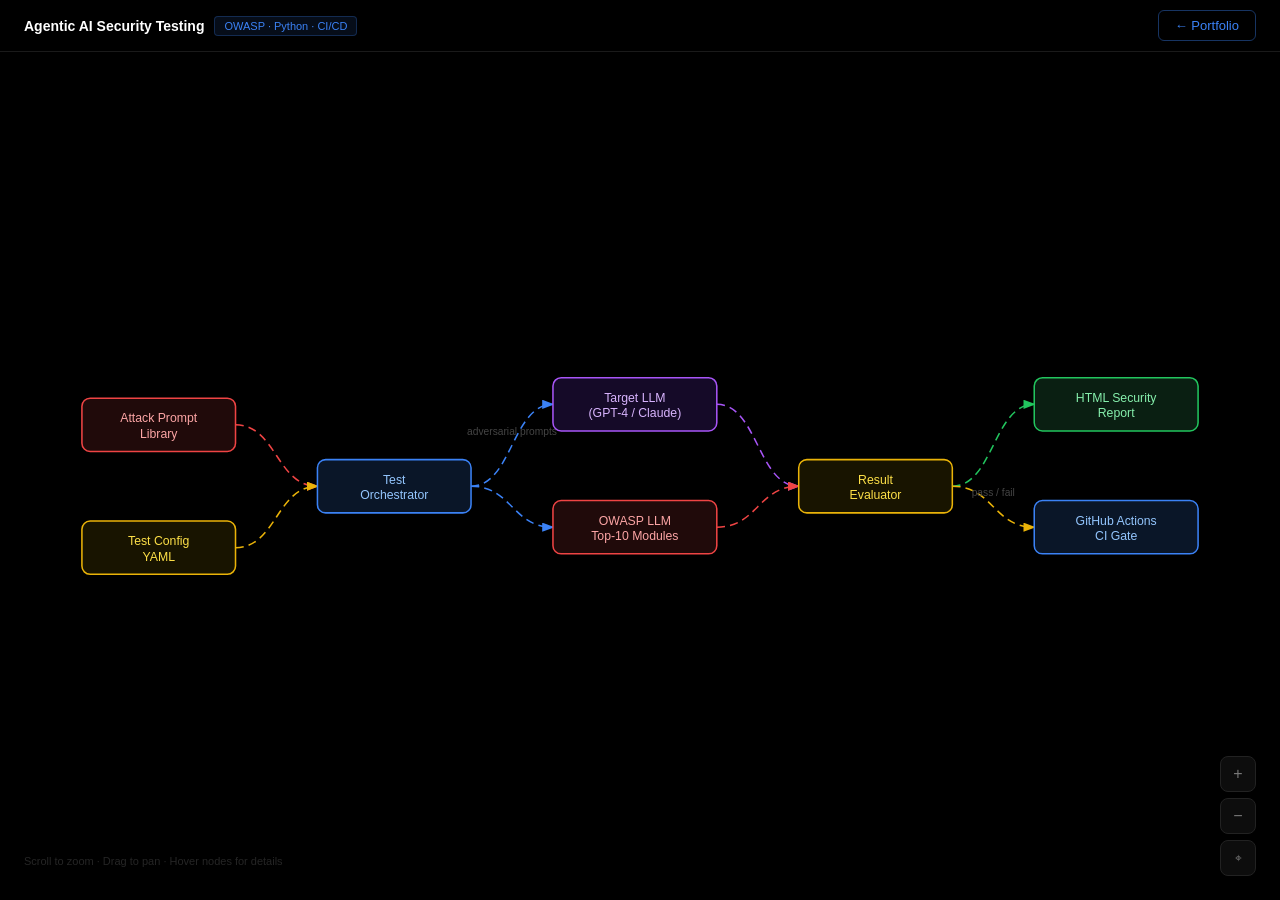
==== diagrams/agentic-ai-security-testing.html @ b3124627 "Add interactive architecture diagrams + Open to Work badge + improved stats - 14 standalone interact" ====
<!DOCTYPE html>
<html lang="en"><head><meta charset="UTF-8"/><meta name="viewport" content="width=device-width,initial-scale=1"/>
<title>Agentic AI Security Testing — Architecture</title>
<style>
*{margin:0;padding:0;box-sizing:border-box}
body{background:#000;overflow:hidden;font-family:-apple-system,BlinkMacSystemFont,Inter,sans-serif}
.bar{position:fixed;top:0;left:0;right:0;height:52px;background:rgba(0,0,0,.95);border-bottom:1px solid #1a1a1a;display:flex;align-items:center;justify-content:space-between;padding:0 24px;z-index:100;backdrop-filter:blur(12px)}
.bl{display:flex;align-items:center;gap:10px}
.bt{color:#fff;font-size:14px;font-weight:600}
.bg{color:#3b82f6;font-size:11px;background:rgba(59,130,246,.1);border:1px solid rgba(59,130,246,.25);padding:3px 9px;border-radius:4px}
.bb{color:#3b82f6;font-size:13px;text-decoration:none;border:1px solid rgba(59,130,246,.4);padding:7px 16px;border-radius:6px;transition:.2s}
.bb:hover{background:#3b82f6;color:#fff}
.ctrl{position:fixed;bottom:24px;right:24px;z-index:100;display:flex;flex-direction:column;gap:6px}
.cb{width:36px;height:36px;background:#0d0d0d;border:1px solid #222;border-radius:8px;color:#777;font-size:16px;cursor:pointer;display:flex;align-items:center;justify-content:center;transition:.2s}
.cb:hover{background:#141414;border-color:#3b82f6;color:#3b82f6}
.hint{position:fixed;bottom:28px;left:24px;color:#252525;font-size:11px;z-index:100;line-height:1.9}
#cv{display:block;width:100vw;height:calc(100vh - 52px);margin-top:52px;cursor:grab}
#cv:active{cursor:grabbing}
.fe{stroke-dasharray:8 5;animation:fl 1.8s linear infinite}
@keyframes fl{to{stroke-dashoffset:-26}}
.ng{cursor:pointer}
.ng:hover .nr{filter:drop-shadow(0 0 14px var(--glow,#3b82f6));stroke-width:2.5}
.ng:hover text{fill:#fff!important}
.tip{position:fixed;background:#0d0d0d;border:1px solid #2a2a2a;color:#bbb;padding:9px 13px;border-radius:8px;font-size:12px;pointer-events:none;opacity:0;transition:opacity .15s;z-index:200;max-width:260px;line-height:1.6;box-shadow:0 8px 32px rgba(0,0,0,.7)}
.tip.on{opacity:1}
</style></head><body>
<div class="bar">
  <div class="bl"><span class="bt">Agentic AI Security Testing</span><span class="bg">OWASP · Python · CI/CD</span></div>
  <a href="https://barry-patil.github.io/#projects" class="bb">← Portfolio</a>
</div>
<div class="ctrl">
  <button class="cb" id="zi">+</button>
  <button class="cb" id="zo">−</button>
  <button class="cb" id="zr" style="font-size:12px">⌖</button>
</div>
<div class="hint">Scroll to zoom · Drag to pan · Hover nodes for details</div>
<div class="tip" id="tp"></div>
<svg id="cv" xmlns="http://www.w3.org/2000/svg">
<defs>
  <marker id="a-blue"   markerWidth="8" markerHeight="6" refX="7" refY="3" orient="auto"><polygon points="0 0,8 3,0 6" fill="#3b82f6"/></marker>
  <marker id="a-green"  markerWidth="8" markerHeight="6" refX="7" refY="3" orient="auto"><polygon points="0 0,8 3,0 6" fill="#22c55e"/></marker>
  <marker id="a-orange" markerWidth="8" markerHeight="6" refX="7" refY="3" orient="auto"><polygon points="0 0,8 3,0 6" fill="#f97316"/></marker>
  <marker id="a-purple" markerWidth="8" markerHeight="6" refX="7" refY="3" orient="auto"><polygon points="0 0,8 3,0 6" fill="#a855f7"/></marker>
  <marker id="a-red"    markerWidth="8" markerHeight="6" refX="7" refY="3" orient="auto"><polygon points="0 0,8 3,0 6" fill="#ef4444"/></marker>
  <marker id="a-cyan"   markerWidth="8" markerHeight="6" refX="7" refY="3" orient="auto"><polygon points="0 0,8 3,0 6" fill="#06b6d4"/></marker>
  <marker id="a-yellow" markerWidth="8" markerHeight="6" refX="7" refY="3" orient="auto"><polygon points="0 0,8 3,0 6" fill="#eab308"/></marker>
</defs>
<g id="dg">
<path d="M190,106.0 C230.0,106.0 230.0,166.0 270,166.0" fill="none" stroke="#ef4444" stroke-width="1.5" class="fe" marker-end="url(#a-red)"/>
<path d="M190,226.0 C230.0,226.0 230.0,166.0 270,166.0" fill="none" stroke="#eab308" stroke-width="1.5" class="fe" marker-end="url(#a-yellow)"/>
<path d="M420,166.0 C460.0,166.0 460.0,86.0 500,86.0" fill="none" stroke="#3b82f6" stroke-width="1.5" class="fe" marker-end="url(#a-blue)"/><text x="460.0" y="116.0" text-anchor="middle" fill="#444" font-size="10">adversarial prompts</text>
<path d="M420,166.0 C460.0,166.0 460.0,206.0 500,206.0" fill="none" stroke="#3b82f6" stroke-width="1.5" class="fe" marker-end="url(#a-blue)"/>
<path d="M660,86.0 C700.0,86.0 700.0,166.0 740,166.0" fill="none" stroke="#a855f7" stroke-width="1.5" class="fe" marker-end="url(#a-purple)"/>
<path d="M660,206.0 C700.0,206.0 700.0,166.0 740,166.0" fill="none" stroke="#ef4444" stroke-width="1.5" class="fe" marker-end="url(#a-red)"/>
<path d="M890,166.0 C930.0,166.0 930.0,86.0 970,86.0" fill="none" stroke="#22c55e" stroke-width="1.5" class="fe" marker-end="url(#a-green)"/>
<path d="M890,166.0 C930.0,166.0 930.0,206.0 970,206.0" fill="none" stroke="#eab308" stroke-width="1.5" class="fe" marker-end="url(#a-yellow)"/><text x="930.0" y="176.0" text-anchor="middle" fill="#444" font-size="10">pass / fail</text>
<g class="ng" data-tip="200+ adversarial prompts per category — injection, jailbreak, exfiltration, plugin abuse" style="--glow:#ef4444"><rect class="nr" x="40" y="80" width="150" height="52" rx="8" fill="#200a0a" stroke="#ef4444" stroke-width="1.5"/><text x="115.0" y="103.75" text-anchor="middle" fill="#fca5a5" font-size="12" font-weight="500">Attack Prompt</text><text x="115.0" y="118.75" text-anchor="middle" fill="#fca5a5" font-size="12" font-weight="500">Library</text></g>
<g class="ng" data-tip="YAML config — target URL, model ID, categories to test, severity threshold for CI gate" style="--glow:#eab308"><rect class="nr" x="40" y="200" width="150" height="52" rx="8" fill="#181400" stroke="#eab308" stroke-width="1.5"/><text x="115.0" y="223.75" text-anchor="middle" fill="#fde047" font-size="12" font-weight="500">Test Config</text><text x="115.0" y="238.75" text-anchor="middle" fill="#fde047" font-size="12" font-weight="500">YAML</text></g>
<g class="ng" data-tip="Python orchestrator — drives all tests, sends adversarial prompts, collects responses" style="--glow:#3b82f6"><rect class="nr" x="270" y="140" width="150" height="52" rx="8" fill="#0a1628" stroke="#3b82f6" stroke-width="1.5"/><text x="345.0" y="163.75" text-anchor="middle" fill="#93c5fd" font-size="12" font-weight="500">Test</text><text x="345.0" y="178.75" text-anchor="middle" fill="#93c5fd" font-size="12" font-weight="500">Orchestrator</text></g>
<g class="ng" data-tip="Target LLM under test — OpenAI GPT-4, Anthropic Claude, or custom endpoint" style="--glow:#a855f7"><rect class="nr" x="500" y="60" width="160" height="52" rx="8" fill="#150a28" stroke="#a855f7" stroke-width="1.5"/><text x="580.0" y="83.75" text-anchor="middle" fill="#d8b4fe" font-size="12" font-weight="500">Target LLM</text><text x="580.0" y="98.75" text-anchor="middle" fill="#d8b4fe" font-size="12" font-weight="500">(GPT-4 / Claude)</text></g>
<g class="ng" data-tip="LLM01 Prompt Injection · LLM06 Sensitive Disclosure · LLM08 Excessive Agency · LLM10 Model Theft" style="--glow:#ef4444"><rect class="nr" x="500" y="180" width="160" height="52" rx="8" fill="#200a0a" stroke="#ef4444" stroke-width="1.5"/><text x="580.0" y="203.75" text-anchor="middle" fill="#fca5a5" font-size="12" font-weight="500">OWASP LLM</text><text x="580.0" y="218.75" text-anchor="middle" fill="#fca5a5" font-size="12" font-weight="500">Top-10 Modules</text></g>
<g class="ng" data-tip="Evaluator — classifies each response as pass/fail, assigns severity (INFO/MEDIUM/CRITICAL)" style="--glow:#eab308"><rect class="nr" x="740" y="140" width="150" height="52" rx="8" fill="#181400" stroke="#eab308" stroke-width="1.5"/><text x="815.0" y="163.75" text-anchor="middle" fill="#fde047" font-size="12" font-weight="500">Result</text><text x="815.0" y="178.75" text-anchor="middle" fill="#fde047" font-size="12" font-weight="500">Evaluator</text></g>
<g class="ng" data-tip="HTML report — per-test breakdown, severity scores, remediation hints per OWASP category" style="--glow:#22c55e"><rect class="nr" x="970" y="60" width="160" height="52" rx="8" fill="#0a1f12" stroke="#22c55e" stroke-width="1.5"/><text x="1050.0" y="83.75" text-anchor="middle" fill="#86efac" font-size="12" font-weight="500">HTML Security</text><text x="1050.0" y="98.75" text-anchor="middle" fill="#86efac" font-size="12" font-weight="500">Report</text></g>
<g class="ng" data-tip="GitHub Actions — blocks PR merge on any CRITICAL finding; posts summary as PR comment" style="--glow:#3b82f6"><rect class="nr" x="970" y="180" width="160" height="52" rx="8" fill="#0a1628" stroke="#3b82f6" stroke-width="1.5"/><text x="1050.0" y="203.75" text-anchor="middle" fill="#93c5fd" font-size="12" font-weight="500">GitHub Actions</text><text x="1050.0" y="218.75" text-anchor="middle" fill="#93c5fd" font-size="12" font-weight="500">CI Gate</text></g>
</g>
</svg>
<script>
const sv=document.getElementById('cv'),g=document.getElementById('dg'),tp=document.getElementById('tp');
let sc=1,tx=0,ty=0,dr=false,lx=0,ly=0;
function aT(){g.setAttribute('transform',`translate(${tx},${ty}) scale(${sc})`);}
sv.addEventListener('wheel',e=>{e.preventDefault();const r=sv.getBoundingClientRect(),mx=e.clientX-r.left,my=e.clientY-r.top,d=e.deltaY>0?.88:1.12,ns=Math.max(.1,Math.min(6,sc*d));tx=mx-(mx-tx)*(ns/sc);ty=my-(my-ty)*(ns/sc);sc=ns;aT();},{passive:false});
sv.addEventListener('mousedown',e=>{if(!e.target.closest('.ng')){dr=true;lx=e.clientX;ly=e.clientY;}});
window.addEventListener('mousemove',e=>{if(!dr)return;tx+=e.clientX-lx;ty+=e.clientY-ly;lx=e.clientX;ly=e.clientY;aT();});
window.addEventListener('mouseup',()=>dr=false);
document.getElementById('zi').onclick=()=>{sc=Math.min(6,sc*1.2);aT();};
document.getElementById('zo').onclick=()=>{sc=Math.max(.1,sc/1.2);aT();};
document.getElementById('zr').onclick=()=>{sc=1;tx=0;ty=0;aT();};
window.addEventListener('load',()=>{const b=g.getBBox(),sw=sv.clientWidth,sh=sv.clientHeight;sc=Math.min(sw/(b.width+160),sh/(b.height+160),1.5);tx=(sw-b.width*sc)/2-b.x*sc;ty=(sh-b.height*sc)/2-b.y*sc;aT();});
document.querySelectorAll('.ng[data-tip]').forEach(n=>{n.addEventListener('mouseenter',()=>{tp.textContent=n.dataset.tip;tp.classList.add('on');});n.addEventListener('mousemove',e=>{tp.style.left=(e.clientX+16)+'px';tp.style.top=(e.clientY-8)+'px';});n.addEventListener('mouseleave',()=>tp.classList.remove('on'));});
</script></body></html>
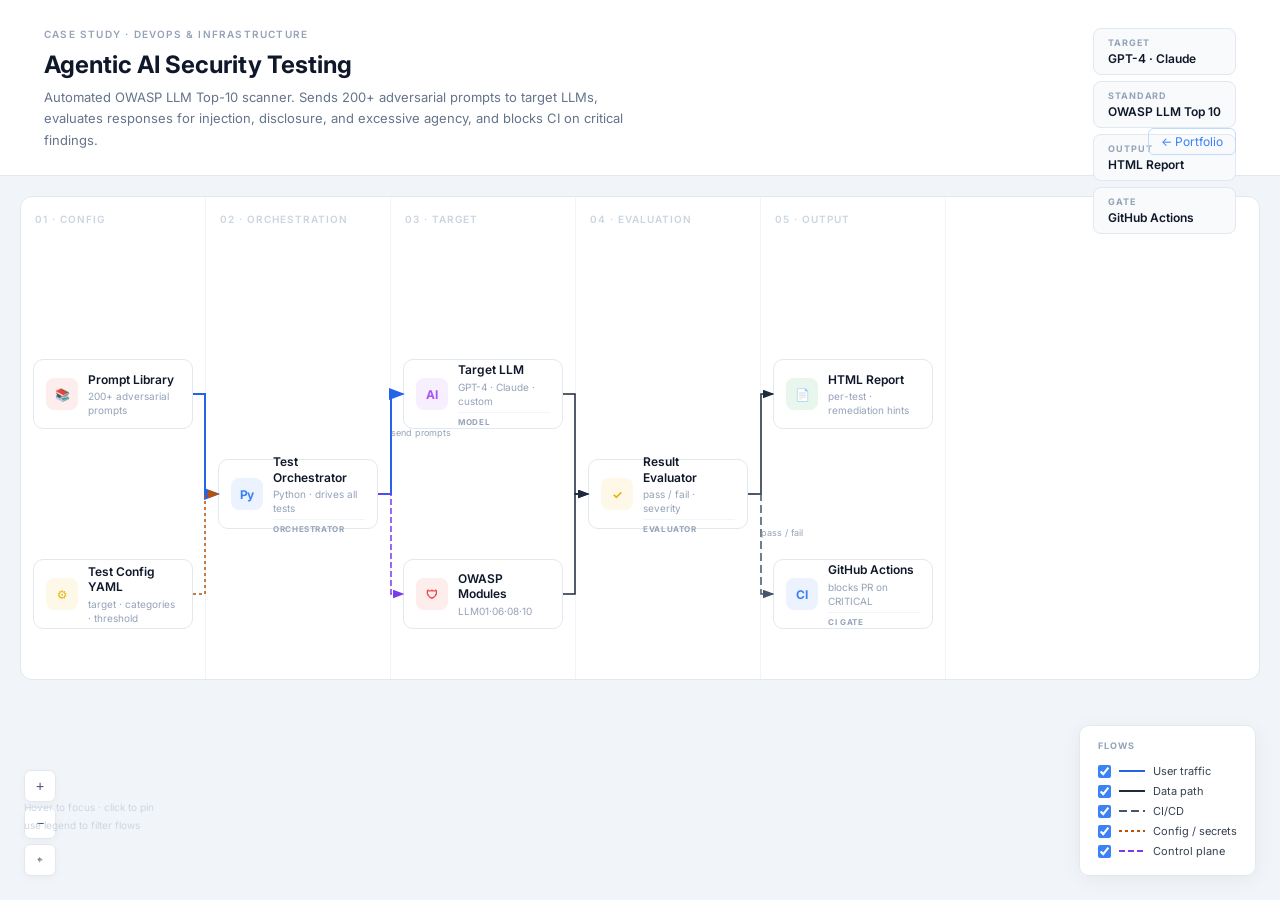
==== commit e1eb4c83: "Rebuild all 14 diagrams — Aseel-style light theme with full interactivity - White background, header" ====
--- a/diagrams/agentic-ai-security-testing.html
+++ b/diagrams/agentic-ai-security-testing.html
@@ -1,80 +1,102 @@
 <!DOCTYPE html>
 <html lang="en"><head><meta charset="UTF-8"/><meta name="viewport" content="width=device-width,initial-scale=1"/>
 <title>Agentic AI Security Testing — Architecture</title>
+<link href="https://fonts.googleapis.com/css2?family=Inter:wght@400;500;600;700&display=swap" rel="stylesheet"/>
 <style>
-*{margin:0;padding:0;box-sizing:border-box}
-body{background:#000;overflow:hidden;font-family:-apple-system,BlinkMacSystemFont,Inter,sans-serif}
-.bar{position:fixed;top:0;left:0;right:0;height:52px;background:rgba(0,0,0,.95);border-bottom:1px solid #1a1a1a;display:flex;align-items:center;justify-content:space-between;padding:0 24px;z-index:100;backdrop-filter:blur(12px)}
-.bl{display:flex;align-items:center;gap:10px}
-.bt{color:#fff;font-size:14px;font-weight:600}
-.bg{color:#3b82f6;font-size:11px;background:rgba(59,130,246,.1);border:1px solid rgba(59,130,246,.25);padding:3px 9px;border-radius:4px}
-.bb{color:#3b82f6;font-size:13px;text-decoration:none;border:1px solid rgba(59,130,246,.4);padding:7px 16px;border-radius:6px;transition:.2s}
-.bb:hover{background:#3b82f6;color:#fff}
-.ctrl{position:fixed;bottom:24px;right:24px;z-index:100;display:flex;flex-direction:column;gap:6px}
-.cb{width:36px;height:36px;background:#0d0d0d;border:1px solid #222;border-radius:8px;color:#777;font-size:16px;cursor:pointer;display:flex;align-items:center;justify-content:center;transition:.2s}
-.cb:hover{background:#141414;border-color:#3b82f6;color:#3b82f6}
-.hint{position:fixed;bottom:28px;left:24px;color:#252525;font-size:11px;z-index:100;line-height:1.9}
-#cv{display:block;width:100vw;height:calc(100vh - 52px);margin-top:52px;cursor:grab}
-#cv:active{cursor:grabbing}
-.fe{stroke-dasharray:8 5;animation:fl 1.8s linear infinite}
-@keyframes fl{to{stroke-dashoffset:-26}}
-.ng{cursor:pointer}
-.ng:hover .nr{filter:drop-shadow(0 0 14px var(--glow,#3b82f6));stroke-width:2.5}
-.ng:hover text{fill:#fff!important}
-.tip{position:fixed;background:#0d0d0d;border:1px solid #2a2a2a;color:#bbb;padding:9px 13px;border-radius:8px;font-size:12px;pointer-events:none;opacity:0;transition:opacity .15s;z-index:200;max-width:260px;line-height:1.6;box-shadow:0 8px 32px rgba(0,0,0,.7)}
-.tip.on{opacity:1}
+*{margin:0;padding:0;box-sizing:border-box;}
+body{background:#f1f5f9;font-family:Inter,system-ui,sans-serif;min-height:100vh;}
+.hdr{background:#fff;border-bottom:1px solid #e2e8f0;padding:28px 44px 24px;position:relative;}
+.bc{font-size:10px;font-weight:600;letter-spacing:.12em;text-transform:uppercase;color:#94a3b8;margin-bottom:10px;}
+.htitle{font-size:24px;font-weight:700;color:#0f172a;margin-bottom:8px;}
+.hdesc{font-size:13px;color:#64748b;max-width:580px;line-height:1.65;}
+.chips{position:absolute;top:28px;right:44px;display:flex;flex-direction:column;gap:6px;}
+.chip{background:#f8fafc;border:1px solid #e2e8f0;border-radius:8px;padding:8px 14px;}
+.chipk{font-size:9px;font-weight:700;letter-spacing:.1em;text-transform:uppercase;color:#94a3b8;margin-bottom:3px;}
+.chipv{font-size:12px;font-weight:600;color:#0f172a;}
+.bbtn{position:absolute;bottom:20px;right:44px;font-size:12px;color:#3b82f6;text-decoration:none;border:1px solid #bfdbfe;padding:5px 12px;border-radius:6px;transition:.2s;}
+.bbtn:hover{background:#3b82f6;color:#fff;border-color:#3b82f6;}
+.cwrap{margin:20px;background:#fff;border:1px solid #e2e8f0;border-radius:12px;overflow:hidden;cursor:grab;user-select:none;}
+.cwrap:active{cursor:grabbing;}
+.cinner{position:relative;transform-origin:0 0;}
+.lane{position:absolute;top:0;bottom:0;border-right:1px solid #f1f5f9;pointer-events:none;}
+.lhdr{position:absolute;top:16px;left:14px;font-size:10px;font-weight:600;letter-spacing:.1em;text-transform:uppercase;color:#cbd5e1;white-space:nowrap;}
+.node{position:absolute;height:70px;background:#fff;border:1.5px solid #e2e8f0;border-radius:10px;padding:10px 12px;display:flex;align-items:center;gap:10px;cursor:pointer;transition:border-color .2s,box-shadow .2s,opacity .25s;}
+.node:hover,.node.focused{border-color:#3b82f6;box-shadow:0 0 0 3px #3b82f612;z-index:10;}
+.node.pinned{border-color:#2563eb;box-shadow:0 0 0 4px #2563eb1a;z-index:11;}
+.node.dimmed{opacity:.15;pointer-events:none;}
+.ni{width:32px;height:32px;border-radius:8px;display:flex;align-items:center;justify-content:center;font-size:12px;font-weight:700;flex-shrink:0;letter-spacing:-.02em;}
+.nc{flex:1;min-width:0;}
+.nname{font-size:12px;font-weight:600;color:#0f172a;line-height:1.3;}
+.nsub{font-size:10px;color:#94a3b8;margin-top:2px;line-height:1.4;}
+.nbadge{font-size:8px;font-weight:700;letter-spacing:.08em;text-transform:uppercase;color:#94a3b8;border-top:1px solid #f1f5f9;padding-top:4px;margin-top:4px;}
+.esvg{position:absolute;inset:0;pointer-events:none;overflow:visible;}
+.ea{animation:fl 1.6s linear infinite;}
+@keyframes fl{to{stroke-dashoffset:-18;}}
+.elbl{font-size:9px;fill:#94a3b8;font-family:Inter,sans-serif;}
+path.dim{opacity:.08!important;}
+.legend{position:fixed;bottom:24px;right:24px;background:#fff;border:1px solid #e2e8f0;border-radius:10px;padding:14px 18px;z-index:200;box-shadow:0 4px 20px #0000000d;}
+.ltit{font-size:9px;font-weight:700;letter-spacing:.12em;text-transform:uppercase;color:#94a3b8;margin-bottom:10px;}
+.lrow{display:flex;align-items:center;gap:8px;font-size:11px;color:#374151;padding:3px 0;cursor:pointer;}
+.lrow input{cursor:pointer;accent-color:#3b82f6;width:13px;height:13px;}
+.zctrl{position:fixed;bottom:24px;left:24px;display:flex;flex-direction:column;gap:5px;z-index:200;}
+.zb{width:32px;height:32px;background:#fff;border:1px solid #e2e8f0;border-radius:7px;font-size:14px;color:#475569;cursor:pointer;display:flex;align-items:center;justify-content:center;box-shadow:0 2px 8px #0000000a;transition:.2s;}
+.zb:hover{border-color:#3b82f6;color:#3b82f6;}
+.hint{position:fixed;bottom:66px;left:24px;font-size:10px;color:#cbd5e1;z-index:200;line-height:1.8;}
 </style></head><body>
-<div class="bar">
-  <div class="bl"><span class="bt">Agentic AI Security Testing</span><span class="bg">OWASP · Python · CI/CD</span></div>
-  <a href="https://barry-patil.github.io/#projects" class="bb">← Portfolio</a>
+<div class="hdr"><div class="bc">CASE STUDY · DEVOPS & INFRASTRUCTURE</div><h1 class="htitle">Agentic AI Security Testing</h1><p class="hdesc">Automated OWASP LLM Top-10 scanner. Sends 200+ adversarial prompts to target LLMs, evaluates responses for injection, disclosure, and excessive agency, and blocks CI on critical findings.</p><div class="chips"><div class="chip"><div class="chipk">TARGET</div><div class="chipv">GPT-4 · Claude</div></div><div class="chip"><div class="chipk">STANDARD</div><div class="chipv">OWASP LLM Top 10</div></div><div class="chip"><div class="chipk">OUTPUT</div><div class="chipv">HTML Report</div></div><div class="chip"><div class="chipk">GATE</div><div class="chipv">GitHub Actions</div></div></div><a href="https://barry-patil.github.io/#projects" class="bbtn">← Portfolio</a></div>
+<div class="cwrap" id="cw"><div class="cinner" id="ci" style="width:925px;height:482px;"><div class="lane" style="left:0px;width:185px;height:482px;"><span class="lhdr">01 · CONFIG</span></div><div class="lane" style="left:185px;width:185px;height:482px;"><span class="lhdr">02 · ORCHESTRATION</span></div><div class="lane" style="left:370px;width:185px;height:482px;"><span class="lhdr">03 · TARGET</span></div><div class="lane" style="left:555px;width:185px;height:482px;"><span class="lhdr">04 · EVALUATION</span></div><div class="lane" style="left:740px;width:185px;height:482px;"><span class="lhdr">05 · OUTPUT</span></div><div class="node" id="n-lib" style="left:12px;top:162px;width:160px;" data-id="lib"><div class="ni" style="background:#ef444418;color:#ef4444;">📚</div><div class="nc"><div class="nname">Prompt Library</div><div class="nsub">200+ adversarial prompts</div></div></div>
+<div class="node" id="n-cfg" style="left:12px;top:362px;width:160px;" data-id="cfg"><div class="ni" style="background:#eab30818;color:#eab308;">⚙</div><div class="nc"><div class="nname">Test Config YAML</div><div class="nsub">target · categories · threshold</div></div></div>
+<div class="node" id="n-orch" style="left:197px;top:262px;width:160px;" data-id="orch"><div class="ni" style="background:#3b82f618;color:#3b82f6;">Py</div><div class="nc"><div class="nname">Test Orchestrator</div><div class="nsub">Python · drives all tests</div><div class="nbadge">ORCHESTRATOR</div></div></div>
+<div class="node" id="n-llm" style="left:382px;top:162px;width:160px;" data-id="llm"><div class="ni" style="background:#a855f718;color:#a855f7;">AI</div><div class="nc"><div class="nname">Target LLM</div><div class="nsub">GPT-4 · Claude · custom</div><div class="nbadge">MODEL</div></div></div>
+<div class="node" id="n-owasp" style="left:382px;top:362px;width:160px;" data-id="owasp"><div class="ni" style="background:#ef444418;color:#ef4444;">🛡</div><div class="nc"><div class="nname">OWASP Modules</div><div class="nsub">LLM01·06·08·10</div></div></div>
+<div class="node" id="n-eval" style="left:567px;top:262px;width:160px;" data-id="eval"><div class="ni" style="background:#eab30818;color:#eab308;">✓</div><div class="nc"><div class="nname">Result Evaluator</div><div class="nsub">pass / fail · severity</div><div class="nbadge">EVALUATOR</div></div></div>
+<div class="node" id="n-report" style="left:752px;top:162px;width:160px;" data-id="report"><div class="ni" style="background:#16a34a18;color:#16a34a;">📄</div><div class="nc"><div class="nname">HTML Report</div><div class="nsub">per-test · remediation hints</div></div></div>
+<div class="node" id="n-ci" style="left:752px;top:362px;width:160px;" data-id="ci"><div class="ni" style="background:#3b82f618;color:#3b82f6;">CI</div><div class="nc"><div class="nname">GitHub Actions</div><div class="nsub">blocks PR on CRITICAL</div><div class="nbadge">CI GATE</div></div></div><svg class="esvg" width="925" height="482"><defs><marker id="auser" markerWidth="8" markerHeight="6" refX="7" refY="3" orient="auto"><polygon points="0 0,8 3,0 6" fill="#2563eb"/></marker><marker id="adata" markerWidth="8" markerHeight="6" refX="7" refY="3" orient="auto"><polygon points="0 0,8 3,0 6" fill="#1e293b"/></marker><marker id="aasync" markerWidth="8" markerHeight="6" refX="7" refY="3" orient="auto"><polygon points="0 0,8 3,0 6" fill="#ea580c"/></marker><marker id="atelemetry" markerWidth="8" markerHeight="6" refX="7" refY="3" orient="auto"><polygon points="0 0,8 3,0 6" fill="#16a34a"/></marker><marker id="acicd" markerWidth="8" markerHeight="6" refX="7" refY="3" orient="auto"><polygon points="0 0,8 3,0 6" fill="#475569"/></marker><marker id="aconfig" markerWidth="8" markerHeight="6" refX="7" refY="3" orient="auto"><polygon points="0 0,8 3,0 6" fill="#b45309"/></marker><marker id="acontrol" markerWidth="8" markerHeight="6" refX="7" refY="3" orient="auto"><polygon points="0 0,8 3,0 6" fill="#7c3aed"/></marker></defs><path class="es" d="M172,197 L184,197 L184,297 L197,297" stroke="#2563eb" stroke-width="2.0" fill="none"  data-flow="user" data-from="lib" data-to="orch" marker-end="url(#auser)"/>
+<path class="ea" d="M172,397 L184,397 L184,297 L197,297" stroke="#b45309" stroke-width="1.5" fill="none" stroke-dasharray="3,3" data-flow="config" data-from="cfg" data-to="orch" marker-end="url(#aconfig)"/>
+<path class="es" d="M357,297 L370,297 L370,197 L382,197" stroke="#2563eb" stroke-width="2.0" fill="none"  data-flow="user" data-from="orch" data-to="llm" marker-end="url(#auser)"/><text x="370" y="239" class="elbl">send prompts</text>
+<path class="ea" d="M357,297 L370,297 L370,397 L382,397" stroke="#7c3aed" stroke-width="1.5" fill="none" stroke-dasharray="6,3" data-flow="control" data-from="orch" data-to="owasp" marker-end="url(#acontrol)"/>
+<path class="es" d="M542,197 L554,197 L554,297 L567,297" stroke="#1e293b" stroke-width="1.5" fill="none"  data-flow="data" data-from="llm" data-to="eval" marker-end="url(#adata)"/>
+<path class="es" d="M542,397 L554,397 L554,297 L567,297" stroke="#1e293b" stroke-width="1.5" fill="none"  data-flow="data" data-from="owasp" data-to="eval" marker-end="url(#adata)"/>
+<path class="es" d="M727,297 L740,297 L740,197 L752,197" stroke="#1e293b" stroke-width="1.5" fill="none"  data-flow="data" data-from="eval" data-to="report" marker-end="url(#adata)"/>
+<path class="ea" d="M727,297 L740,297 L740,397 L752,397" stroke="#475569" stroke-width="1.5" fill="none" stroke-dasharray="8,4" data-flow="cicd" data-from="eval" data-to="ci" marker-end="url(#acicd)"/><text x="740" y="339" class="elbl">pass / fail</text></svg></div></div>
+<div class="legend"><div class="ltit">FLOWS</div><label class="lrow"><input type="checkbox" checked data-flow="user"/><svg width="26" height="10"><line x1="0" y1="5" x2="26" y2="5" stroke="#2563eb" stroke-width="2" style=""/></svg><span>User traffic</span></label>
+<label class="lrow"><input type="checkbox" checked data-flow="data"/><svg width="26" height="10"><line x1="0" y1="5" x2="26" y2="5" stroke="#1e293b" stroke-width="2" style=""/></svg><span>Data path</span></label>
+<label class="lrow"><input type="checkbox" checked data-flow="cicd"/><svg width="26" height="10"><line x1="0" y1="5" x2="26" y2="5" stroke="#475569" stroke-width="2" style="stroke-dasharray:8,4"/></svg><span>CI/CD</span></label>
+<label class="lrow"><input type="checkbox" checked data-flow="config"/><svg width="26" height="10"><line x1="0" y1="5" x2="26" y2="5" stroke="#b45309" stroke-width="2" style="stroke-dasharray:3,3"/></svg><span>Config / secrets</span></label>
+<label class="lrow"><input type="checkbox" checked data-flow="control"/><svg width="26" height="10"><line x1="0" y1="5" x2="26" y2="5" stroke="#7c3aed" stroke-width="2" style="stroke-dasharray:6,3"/></svg><span>Control plane</span></label>
 </div>
-<div class="ctrl">
-  <button class="cb" id="zi">+</button>
-  <button class="cb" id="zo">−</button>
-  <button class="cb" id="zr" style="font-size:12px">⌖</button>
-</div>
-<div class="hint">Scroll to zoom · Drag to pan · Hover nodes for details</div>
-<div class="tip" id="tp"></div>
-<svg id="cv" xmlns="http://www.w3.org/2000/svg">
-<defs>
-  <marker id="a-blue"   markerWidth="8" markerHeight="6" refX="7" refY="3" orient="auto"><polygon points="0 0,8 3,0 6" fill="#3b82f6"/></marker>
-  <marker id="a-green"  markerWidth="8" markerHeight="6" refX="7" refY="3" orient="auto"><polygon points="0 0,8 3,0 6" fill="#22c55e"/></marker>
-  <marker id="a-orange" markerWidth="8" markerHeight="6" refX="7" refY="3" orient="auto"><polygon points="0 0,8 3,0 6" fill="#f97316"/></marker>
-  <marker id="a-purple" markerWidth="8" markerHeight="6" refX="7" refY="3" orient="auto"><polygon points="0 0,8 3,0 6" fill="#a855f7"/></marker>
-  <marker id="a-red"    markerWidth="8" markerHeight="6" refX="7" refY="3" orient="auto"><polygon points="0 0,8 3,0 6" fill="#ef4444"/></marker>
-  <marker id="a-cyan"   markerWidth="8" markerHeight="6" refX="7" refY="3" orient="auto"><polygon points="0 0,8 3,0 6" fill="#06b6d4"/></marker>
-  <marker id="a-yellow" markerWidth="8" markerHeight="6" refX="7" refY="3" orient="auto"><polygon points="0 0,8 3,0 6" fill="#eab308"/></marker>
-</defs>
-<g id="dg">
-<path d="M190,106.0 C230.0,106.0 230.0,166.0 270,166.0" fill="none" stroke="#ef4444" stroke-width="1.5" class="fe" marker-end="url(#a-red)"/>
-<path d="M190,226.0 C230.0,226.0 230.0,166.0 270,166.0" fill="none" stroke="#eab308" stroke-width="1.5" class="fe" marker-end="url(#a-yellow)"/>
-<path d="M420,166.0 C460.0,166.0 460.0,86.0 500,86.0" fill="none" stroke="#3b82f6" stroke-width="1.5" class="fe" marker-end="url(#a-blue)"/><text x="460.0" y="116.0" text-anchor="middle" fill="#444" font-size="10">adversarial prompts</text>
-<path d="M420,166.0 C460.0,166.0 460.0,206.0 500,206.0" fill="none" stroke="#3b82f6" stroke-width="1.5" class="fe" marker-end="url(#a-blue)"/>
-<path d="M660,86.0 C700.0,86.0 700.0,166.0 740,166.0" fill="none" stroke="#a855f7" stroke-width="1.5" class="fe" marker-end="url(#a-purple)"/>
-<path d="M660,206.0 C700.0,206.0 700.0,166.0 740,166.0" fill="none" stroke="#ef4444" stroke-width="1.5" class="fe" marker-end="url(#a-red)"/>
-<path d="M890,166.0 C930.0,166.0 930.0,86.0 970,86.0" fill="none" stroke="#22c55e" stroke-width="1.5" class="fe" marker-end="url(#a-green)"/>
-<path d="M890,166.0 C930.0,166.0 930.0,206.0 970,206.0" fill="none" stroke="#eab308" stroke-width="1.5" class="fe" marker-end="url(#a-yellow)"/><text x="930.0" y="176.0" text-anchor="middle" fill="#444" font-size="10">pass / fail</text>
-<g class="ng" data-tip="200+ adversarial prompts per category — injection, jailbreak, exfiltration, plugin abuse" style="--glow:#ef4444"><rect class="nr" x="40" y="80" width="150" height="52" rx="8" fill="#200a0a" stroke="#ef4444" stroke-width="1.5"/><text x="115.0" y="103.75" text-anchor="middle" fill="#fca5a5" font-size="12" font-weight="500">Attack Prompt</text><text x="115.0" y="118.75" text-anchor="middle" fill="#fca5a5" font-size="12" font-weight="500">Library</text></g>
-<g class="ng" data-tip="YAML config — target URL, model ID, categories to test, severity threshold for CI gate" style="--glow:#eab308"><rect class="nr" x="40" y="200" width="150" height="52" rx="8" fill="#181400" stroke="#eab308" stroke-width="1.5"/><text x="115.0" y="223.75" text-anchor="middle" fill="#fde047" font-size="12" font-weight="500">Test Config</text><text x="115.0" y="238.75" text-anchor="middle" fill="#fde047" font-size="12" font-weight="500">YAML</text></g>
-<g class="ng" data-tip="Python orchestrator — drives all tests, sends adversarial prompts, collects responses" style="--glow:#3b82f6"><rect class="nr" x="270" y="140" width="150" height="52" rx="8" fill="#0a1628" stroke="#3b82f6" stroke-width="1.5"/><text x="345.0" y="163.75" text-anchor="middle" fill="#93c5fd" font-size="12" font-weight="500">Test</text><text x="345.0" y="178.75" text-anchor="middle" fill="#93c5fd" font-size="12" font-weight="500">Orchestrator</text></g>
-<g class="ng" data-tip="Target LLM under test — OpenAI GPT-4, Anthropic Claude, or custom endpoint" style="--glow:#a855f7"><rect class="nr" x="500" y="60" width="160" height="52" rx="8" fill="#150a28" stroke="#a855f7" stroke-width="1.5"/><text x="580.0" y="83.75" text-anchor="middle" fill="#d8b4fe" font-size="12" font-weight="500">Target LLM</text><text x="580.0" y="98.75" text-anchor="middle" fill="#d8b4fe" font-size="12" font-weight="500">(GPT-4 / Claude)</text></g>
-<g class="ng" data-tip="LLM01 Prompt Injection · LLM06 Sensitive Disclosure · LLM08 Excessive Agency · LLM10 Model Theft" style="--glow:#ef4444"><rect class="nr" x="500" y="180" width="160" height="52" rx="8" fill="#200a0a" stroke="#ef4444" stroke-width="1.5"/><text x="580.0" y="203.75" text-anchor="middle" fill="#fca5a5" font-size="12" font-weight="500">OWASP LLM</text><text x="580.0" y="218.75" text-anchor="middle" fill="#fca5a5" font-size="12" font-weight="500">Top-10 Modules</text></g>
-<g class="ng" data-tip="Evaluator — classifies each response as pass/fail, assigns severity (INFO/MEDIUM/CRITICAL)" style="--glow:#eab308"><rect class="nr" x="740" y="140" width="150" height="52" rx="8" fill="#181400" stroke="#eab308" stroke-width="1.5"/><text x="815.0" y="163.75" text-anchor="middle" fill="#fde047" font-size="12" font-weight="500">Result</text><text x="815.0" y="178.75" text-anchor="middle" fill="#fde047" font-size="12" font-weight="500">Evaluator</text></g>
-<g class="ng" data-tip="HTML report — per-test breakdown, severity scores, remediation hints per OWASP category" style="--glow:#22c55e"><rect class="nr" x="970" y="60" width="160" height="52" rx="8" fill="#0a1f12" stroke="#22c55e" stroke-width="1.5"/><text x="1050.0" y="83.75" text-anchor="middle" fill="#86efac" font-size="12" font-weight="500">HTML Security</text><text x="1050.0" y="98.75" text-anchor="middle" fill="#86efac" font-size="12" font-weight="500">Report</text></g>
-<g class="ng" data-tip="GitHub Actions — blocks PR merge on any CRITICAL finding; posts summary as PR comment" style="--glow:#3b82f6"><rect class="nr" x="970" y="180" width="160" height="52" rx="8" fill="#0a1628" stroke="#3b82f6" stroke-width="1.5"/><text x="1050.0" y="203.75" text-anchor="middle" fill="#93c5fd" font-size="12" font-weight="500">GitHub Actions</text><text x="1050.0" y="218.75" text-anchor="middle" fill="#93c5fd" font-size="12" font-weight="500">CI Gate</text></g>
-</g>
-</svg>
+<div class="zctrl"><button class="zb" id="zi">+</button><button class="zb" id="zo">−</button><button class="zb" id="zr" style="font-size:10px">⌖</button></div>
+<div class="hint">Hover to focus · click to pin<br>use legend to filter flows</div>
 <script>
-const sv=document.getElementById('cv'),g=document.getElementById('dg'),tp=document.getElementById('tp');
+const cw=document.getElementById('cw'),ci=document.getElementById('ci');
 let sc=1,tx=0,ty=0,dr=false,lx=0,ly=0;
-function aT(){g.setAttribute('transform',`translate(${tx},${ty}) scale(${sc})`);}
-sv.addEventListener('wheel',e=>{e.preventDefault();const r=sv.getBoundingClientRect(),mx=e.clientX-r.left,my=e.clientY-r.top,d=e.deltaY>0?.88:1.12,ns=Math.max(.1,Math.min(6,sc*d));tx=mx-(mx-tx)*(ns/sc);ty=my-(my-ty)*(ns/sc);sc=ns;aT();},{passive:false});
-sv.addEventListener('mousedown',e=>{if(!e.target.closest('.ng')){dr=true;lx=e.clientX;ly=e.clientY;}});
+function aT(){ci.style.transform=`translate(${tx}px,${ty}px) scale(${sc})`;}
+cw.addEventListener('wheel',e=>{e.preventDefault();const r=cw.getBoundingClientRect(),mx=e.clientX-r.left-tx,my=e.clientY-r.top-ty,d=e.deltaY>0?.88:1.12,ns=Math.max(.25,Math.min(3,sc*d));tx-=mx*(ns-sc);ty-=my*(ns-sc);sc=ns;aT();},{passive:false});
+cw.addEventListener('mousedown',e=>{if(!e.target.closest('.node')){dr=true;lx=e.clientX;ly=e.clientY;}});
 window.addEventListener('mousemove',e=>{if(!dr)return;tx+=e.clientX-lx;ty+=e.clientY-ly;lx=e.clientX;ly=e.clientY;aT();});
 window.addEventListener('mouseup',()=>dr=false);
-document.getElementById('zi').onclick=()=>{sc=Math.min(6,sc*1.2);aT();};
-document.getElementById('zo').onclick=()=>{sc=Math.max(.1,sc/1.2);aT();};
+document.getElementById('zi').onclick=()=>{sc=Math.min(3,sc*1.2);aT();};
+document.getElementById('zo').onclick=()=>{sc=Math.max(.25,sc/1.2);aT();};
 document.getElementById('zr').onclick=()=>{sc=1;tx=0;ty=0;aT();};
-window.addEventListener('load',()=>{const b=g.getBBox(),sw=sv.clientWidth,sh=sv.clientHeight;sc=Math.min(sw/(b.width+160),sh/(b.height+160),1.5);tx=(sw-b.width*sc)/2-b.x*sc;ty=(sh-b.height*sc)/2-b.y*sc;aT();});
-document.querySelectorAll('.ng[data-tip]').forEach(n=>{n.addEventListener('mouseenter',()=>{tp.textContent=n.dataset.tip;tp.classList.add('on');});n.addEventListener('mousemove',e=>{tp.style.left=(e.clientX+16)+'px';tp.style.top=(e.clientY-8)+'px';});n.addEventListener('mouseleave',()=>tp.classList.remove('on'));});
+
+const allNodes=document.querySelectorAll('.node');
+let pinned=null;
+function focusNode(n){
+  allNodes.forEach(x=>x!==n?x.classList.add('dimmed'):x.classList.remove('dimmed'));
+  n.classList.add('focused');
+  const id=n.dataset.id;
+  document.querySelectorAll('path[data-flow]').forEach(p=>p.classList.toggle('dim',p.dataset.from!==id&&p.dataset.to!==id));
+}
+function clearFocus(){allNodes.forEach(x=>x.classList.remove('dimmed','focused','pinned'));document.querySelectorAll('path[data-flow]').forEach(p=>p.classList.remove('dim'));}
+allNodes.forEach(n=>{
+  n.addEventListener('mouseenter',()=>{if(!pinned)focusNode(n);});
+  n.addEventListener('mouseleave',()=>{if(!pinned)clearFocus();});
+  n.addEventListener('click',e=>{e.stopPropagation();if(pinned===n){pinned=null;clearFocus();}else{pinned=n;clearFocus();n.classList.add('pinned');focusNode(n);}});
+});
+document.body.addEventListener('click',()=>{if(pinned){pinned=null;clearFocus();}});
+document.querySelectorAll('.lrow input').forEach(cb=>{
+  cb.addEventListener('change',()=>{
+    document.querySelectorAll(`path[data-flow="${cb.dataset.flow}"]`).forEach(p=>p.style.display=cb.checked?'':'none');
+  });
+});
 </script></body></html>
